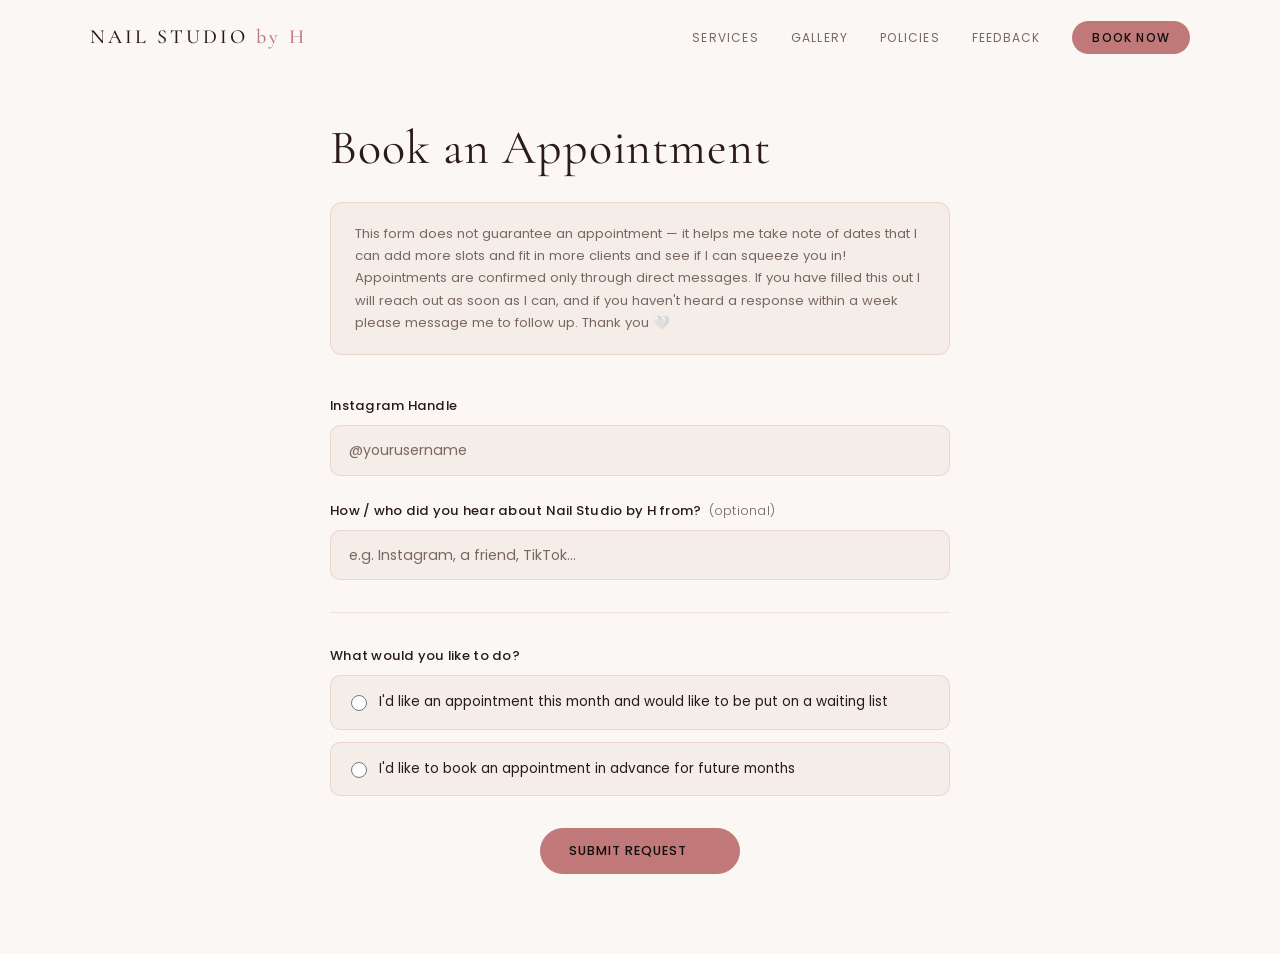
==== booking.html @ 56dc89af "Add booking.html form page and update Book Now links - Created booking.html with conditional booking" ====
<!DOCTYPE html>
<html lang="en">
<head>
  <meta charset="UTF-8" />
  <meta name="viewport" content="width=device-width, initial-scale=1.0" />
  <title>Book an Appointment — Nail Studio by H</title>
  <link rel="preconnect" href="https://fonts.googleapis.com" />
  <link rel="preconnect" href="https://fonts.gstatic.com" crossorigin />
  <link href="https://fonts.googleapis.com/css2?family=Cormorant+Garamond:ital,wght@0,300;0,400;0,500;0,600;1,300;1,400&family=Poppins:wght@300;400;500&display=swap" rel="stylesheet" />
  <link rel="stylesheet" href="styles.css" />
  <style>
    .booking-page {
      min-height: 100vh;
      background: var(--bg);
      padding: 120px 1.5rem 80px;
    }

    .booking-form-wrap {
      max-width: 620px;
      margin: 0 auto;
    }

    .booking-form-wrap .section-title {
      margin-bottom: 0.5rem;
    }

    .booking-notice {
      background: var(--surface);
      border: 1px solid var(--border);
      border-radius: var(--radius);
      padding: 1.25rem 1.5rem;
      font-size: 0.82rem;
      color: var(--text-muted);
      line-height: 1.7;
      margin: 1.5rem 0 2.5rem;
    }

    .form-group {
      display: flex;
      flex-direction: column;
      gap: 0.5rem;
      margin-bottom: 1.5rem;
    }

    .form-label {
      font-size: 0.82rem;
      font-weight: 500;
      color: var(--text);
      letter-spacing: 0.02em;
    }

    .form-label span {
      color: var(--text-muted);
      font-weight: 300;
      margin-left: 4px;
    }

    .form-input,
    .form-textarea {
      width: 100%;
      padding: 0.85rem 1.1rem;
      border: 1.5px solid var(--border);
      border-radius: 10px;
      background: var(--surface);
      color: var(--text);
      font-family: var(--font-body);
      font-size: 0.88rem;
      outline: none;
      transition: border-color 0.2s;
    }

    .form-input:focus,
    .form-textarea:focus {
      border-color: var(--rose);
    }

    .form-input::placeholder,
    .form-textarea::placeholder {
      color: var(--text-muted);
    }

    .form-textarea {
      resize: vertical;
      min-height: 100px;
    }

    .radio-group {
      display: flex;
      flex-direction: column;
      gap: 12px;
    }

    .radio-option {
      display: flex;
      align-items: flex-start;
      gap: 12px;
      padding: 1rem 1.25rem;
      border: 1.5px solid var(--border);
      border-radius: 10px;
      cursor: pointer;
      transition: border-color 0.2s, background 0.2s;
      background: var(--surface);
    }

    .radio-option:hover {
      border-color: var(--rose);
    }

    .radio-option input[type="radio"] {
      accent-color: var(--rose);
      margin-top: 3px;
      flex-shrink: 0;
      width: 16px;
      height: 16px;
      cursor: pointer;
    }

    .radio-option.selected {
      border-color: var(--rose);
      background: #fdf0f0;
    }

    .radio-label {
      font-size: 0.85rem;
      color: var(--text);
      line-height: 1.5;
      cursor: pointer;
    }

    .conditional-section {
      display: none;
      margin-top: 1.5rem;
      padding: 1.5rem;
      background: var(--surface);
      border: 1px solid var(--border);
      border-radius: var(--radius);
      animation: fadeIn 0.3s ease;
    }

    .conditional-section.visible {
      display: block;
    }

    @keyframes fadeIn {
      from { opacity: 0; transform: translateY(6px); }
      to   { opacity: 1; transform: translateY(0); }
    }

    .conditional-section .form-group:last-child {
      margin-bottom: 0;
    }

    .form-divider {
      border: none;
      border-top: 1px solid var(--border);
      margin: 2rem 0;
    }

    .submit-row {
      display: flex;
      justify-content: center;
      margin-top: 2rem;
    }

    .btn-submit {
      min-width: 200px;
    }

    .form-success {
      display: none;
      text-align: center;
      padding: 3rem 1.5rem;
    }

    .form-success.visible {
      display: block;
    }

    .form-success h2 {
      font-family: var(--font-head);
      font-size: 2rem;
      font-weight: 300;
      color: var(--text);
      margin-bottom: 1rem;
    }

    .form-success p {
      color: var(--text-muted);
      font-size: 0.88rem;
      line-height: 1.7;
      margin-bottom: 1.5rem;
    }

    @media (max-width: 600px) {
      .booking-page {
        padding: 100px 1rem 60px;
      }
    }
  </style>
</head>
<body>

  <nav class="navbar scrolled" id="navbar">
    <div class="nav-inner">
      <a href="index.html" class="nav-logo">NAIL STUDIO <span>by H</span></a>
      <button class="nav-toggle" id="navToggle" aria-label="Menu">
        <span></span><span></span><span></span>
      </button>
      <ul class="nav-links" id="navLinks">
        <li><a href="index.html#services">Services</a></li>
        <li><a href="index.html#gallery">Gallery</a></li>
        <li><a href="index.html#policies">Policies</a></li>
        <li><a href="index.html#feedback">Feedback</a></li>
        <li><a href="booking.html" class="nav-cta">Book Now</a></li>
      </ul>
    </div>
  </nav>

  <main class="booking-page">
    <div class="booking-form-wrap">

      <h1 class="section-title">Book an Appointment</h1>

      <div class="booking-notice">
        This form does not guarantee an appointment — it helps me take note of dates that I can add more slots and fit in more clients and see if I can squeeze you in! Appointments are confirmed only through direct messages. If you have filled this out I will reach out as soon as I can, and if you haven't heard a response within a week please message me to follow up. Thank you 🤍
      </div>

      <div id="bookingForm">

        <!-- Instagram handle -->
        <div class="form-group">
          <label class="form-label" for="handle">Instagram Handle</label>
          <input class="form-input" type="text" id="handle" placeholder="@yourusername" />
        </div>

        <!-- How did you hear -->
        <div class="form-group">
          <label class="form-label" for="referral">How / who did you hear about Nail Studio by H from? <span>(optional)</span></label>
          <input class="form-input" type="text" id="referral" placeholder="e.g. Instagram, a friend, TikTok..." />
        </div>

        <hr class="form-divider">

        <!-- Booking type -->
        <div class="form-group">
          <label class="form-label">What would you like to do?</label>
          <div class="radio-group">
            <label class="radio-option" id="label-now">
              <input type="radio" name="bookingType" value="now" id="opt-now" />
              <span class="radio-label">I'd like an appointment this month and would like to be put on a waiting list</span>
            </label>
            <label class="radio-option" id="label-later">
              <input type="radio" name="bookingType" value="later" id="opt-later" />
              <span class="radio-label">I'd like to book an appointment in advance for future months</span>
            </label>
          </div>
        </div>

        <!-- NOW questions -->
        <div class="conditional-section" id="section-now">
          <div class="form-group">
            <label class="form-label" for="dates-now">What dates / days of the week would you prefer?</label>
            <input class="form-input" type="text" id="dates-now" placeholder="e.g. Mon or Wed, anytime after 10am" />
          </div>
          <div class="form-group">
            <label class="form-label" for="deadline">Do you need them done before a specific date? <span>(optional)</span></label>
            <input class="form-input" type="text" id="deadline" placeholder="e.g. before 15 June" />
          </div>
        </div>

        <!-- LATER questions -->
        <div class="conditional-section" id="section-later">
          <div class="form-group">
            <label class="form-label" for="month-range">What month and date range would you like to book for? Include your preferred time slot.</label>
            <input class="form-input" type="text" id="month-range" placeholder="e.g. July, 10–15 July, afternoons preferred" />
          </div>
          <div class="form-group">
            <label class="form-label" for="reason">What is this appointment for? <span>(optional)</span></label>
            <input class="form-input" type="text" id="reason" placeholder="e.g. birthday nails, going overseas, baby shower..." />
          </div>
        </div>

        <div class="submit-row">
          <button class="btn btn-primary btn-submit" id="submitBtn">Submit Request</button>
        </div>

      </div>

      <!-- Success state -->
      <div class="form-success" id="successMsg">
        <h2>Thank you! 🤍</h2>
        <p>Your request has been received. I'll reach out via Instagram DM as soon as I can. If you haven't heard back within a week, please send me a message to follow up!</p>
        <a href="index.html" class="btn btn-outline">Back to home</a>
      </div>

    </div>
  </main>

  <iframe name="booking-iframe" style="display:none"></iframe>

  <script>
    const SCRIPT_URL = 'https://script.google.com/macros/s/AKfycbxeo5f42YEZUr9TX5hN7SOmmsmIC7KNBx9-nh3i3x3EFxiJtYfig8IZubJMxccthVLhGg/exec';

    // Navbar
    const navbar = document.getElementById('navbar');
    window.addEventListener('scroll', () => {
      navbar.classList.toggle('scrolled', window.scrollY > 30);
    }, { passive: true });

    // Mobile nav
    const navToggle = document.getElementById('navToggle');
    const navLinks  = document.getElementById('navLinks');
    navToggle.addEventListener('click', () => {
      const open = navLinks.classList.toggle('open');
      navToggle.setAttribute('aria-expanded', open);
    });

    // Radio conditional sections
    const radios = document.querySelectorAll('input[name="bookingType"]');
    const sectionNow   = document.getElementById('section-now');
    const sectionLater = document.getElementById('section-later');
    const labelNow     = document.getElementById('label-now');
    const labelLater   = document.getElementById('label-later');

    radios.forEach(radio => {
      radio.addEventListener('change', () => {
        sectionNow.classList.toggle('visible',   radio.value === 'now'   && radio.checked);
        sectionLater.classList.toggle('visible', radio.value === 'later' && radio.checked);
        labelNow.classList.toggle('selected',   document.getElementById('opt-now').checked);
        labelLater.classList.toggle('selected', document.getElementById('opt-later').checked);
      });
    });

    // Submit
    document.getElementById('submitBtn').addEventListener('click', () => {
      const handle = document.getElementById('handle').value.trim();
      const type   = document.querySelector('input[name="bookingType"]:checked');

      if (!handle) {
        document.getElementById('handle').style.borderColor = 'var(--rose)';
        document.getElementById('handle').focus();
        return;
      }
      document.getElementById('handle').style.borderColor = '';

      if (!type) {
        alert('Please select a booking option.');
        return;
      }

      const referral = document.getElementById('referral').value.trim();
      const params   = { handle, referral, type: type.value };

      if (type.value === 'now') {
        params.dates    = document.getElementById('dates-now').value.trim();
        params.deadline = document.getElementById('deadline').value.trim();
      } else {
        params.monthRange = document.getElementById('month-range').value.trim();
        params.reason     = document.getElementById('reason').value.trim();
      }

      const btn = document.getElementById('submitBtn');
      btn.textContent = 'Sending…';
      btn.style.pointerEvents = 'none';

      const iframe = document.createElement('iframe');
      iframe.name = 'booking-submit-frame';
      iframe.style.display = 'none';
      document.body.appendChild(iframe);

      const form = document.createElement('form');
      form.method = 'GET';
      form.action = SCRIPT_URL;
      form.target = 'booking-submit-frame';

      Object.entries(params).forEach(([k, v]) => {
        const input = document.createElement('input');
        input.type  = 'hidden';
        input.name  = k;
        input.value = v;
        form.appendChild(input);
      });

      document.body.appendChild(form);
      form.submit();

      setTimeout(() => {
        document.body.removeChild(form);
        document.body.removeChild(iframe);
        document.getElementById('bookingForm').style.display = 'none';
        document.getElementById('successMsg').classList.add('visible');
      }, 2000);
    });
  </script>

</body>
</html>
---- styles.css ----
/* ─── Reset & Base ─────────────────────────────────────────────────── */
*, *::before, *::after { box-sizing: border-box; margin: 0; padding: 0; }

:root {
  --bg:        #faf7f4;
  --surface:   #f5ede8;
  --surface2:  #ede0da;
  --gold:      #c07878;
  --gold-light:#d9a8a8;
  --blush:     #c4a48e;
  --text:      #2a1a18;
  --text-muted:#7a6860;
  --border:    rgba(192, 120, 120, 0.2);
  --radius:    12px;
  --font-head: 'Cormorant Garamond', Georgia, serif;
  --font-body: 'Poppins', sans-serif;
}

html { scroll-behavior: smooth; }

body {
  background: var(--bg);
  color: var(--text);
  font-family: var(--font-body);
  font-size: 15px;
  line-height: 1.7;
  overflow-x: hidden;
}

a { color: inherit; text-decoration: none; }
img { display: block; max-width: 100%; }

/* ─── Utilities ─────────────────────────────────────────────────────── */
.container {
  width: min(1100px, 92vw);
  margin-inline: auto;
}

.section {
  padding-block: clamp(64px, 10vw, 120px);
}

.section-title {
  font-family: var(--font-head);
  font-size: clamp(2rem, 4vw, 3rem);
  font-weight: 400;
  letter-spacing: 0.02em;
  line-height: 1.2;
  color: var(--text);
  margin-bottom: 0.5rem;
}

.section-title em {
  font-style: italic;
  color: var(--gold);
}

.section-title.center { text-align: center; }

.section-sub {
  color: var(--text-muted);
  font-size: 0.85rem;
  letter-spacing: 0.04em;
  margin-bottom: 3rem;
}
.section-sub.center { text-align: center; }

/* ─── Buttons ───────────────────────────────────────────────────────── */
.btn {
  display: inline-flex;
  align-items: center;
  gap: 8px;
  padding: 13px 28px;
  border-radius: 50px;
  font-family: var(--font-body);
  font-size: 0.8rem;
  font-weight: 500;
  letter-spacing: 0.08em;
  text-transform: uppercase;
  cursor: pointer;
  transition: all 0.3s ease;
}

.btn-primary {
  background: var(--gold);
  color: #0d0d0d;
  border: 1.5px solid var(--gold);
}
.btn-primary:hover {
  background: var(--gold-light);
  border-color: var(--gold-light);
  transform: translateY(-2px);
  box-shadow: 0 8px 24px rgba(201,168,108,0.3);
}

.btn-outline {
  background: transparent;
  color: var(--text);
  border: 1.5px solid var(--border);
}
.btn-outline:hover {
  border-color: var(--gold);
  color: var(--gold);
  transform: translateY(-2px);
}

/* ─── Navbar ────────────────────────────────────────────────────────── */
.navbar {
  position: fixed;
  top: 0; left: 0; right: 0;
  z-index: 100;
  padding: 20px 0;
  transition: background 0.4s ease, padding 0.3s ease, backdrop-filter 0.3s ease;
}

.navbar.scrolled {
  background: rgba(250, 247, 244, 0.92);
  backdrop-filter: blur(16px);
  padding: 14px 0;
  border-bottom: 1px solid var(--border);
}

.nav-inner {
  width: min(1100px, 92vw);
  margin-inline: auto;
  display: flex;
  align-items: center;
  justify-content: space-between;
  gap: 24px;
}

.nav-logo {
  font-family: var(--font-head);
  font-size: 1.25rem;
  font-weight: 500;
  letter-spacing: 0.15em;
  color: var(--text);
}
.nav-logo span { color: var(--gold); }

.nav-links {
  display: flex;
  align-items: center;
  gap: 32px;
  list-style: none;
}

.nav-links a {
  font-size: 0.75rem;
  font-weight: 400;
  letter-spacing: 0.1em;
  text-transform: uppercase;
  color: var(--text-muted);
  transition: color 0.2s;
}
.nav-links a:hover { color: var(--gold); }

.nav-cta {
  background: var(--gold) !important;
  color: #0d0d0d !important;
  padding: 8px 20px;
  border-radius: 50px;
  font-weight: 500 !important;
}
.nav-cta:hover { background: var(--gold-light) !important; }

.nav-toggle {
  display: none;
  flex-direction: column;
  gap: 5px;
  background: none;
  border: none;
  cursor: pointer;
  padding: 4px;
}
.nav-toggle span {
  display: block;
  width: 24px;
  height: 1.5px;
  background: var(--text);
  transition: all 0.3s;
}

/* ─── Hero ──────────────────────────────────────────────────────────── */
.hero {
  position: relative;
  min-height: 100svh;
  display: flex;
  align-items: center;
  justify-content: center;
  text-align: center;
  overflow: hidden;
  background: radial-gradient(ellipse 80% 60% at 50% 40%, #f0d5d5 0%, var(--bg) 70%);
}

.hero::before {
  content: '';
  position: absolute;
  inset: 0;
  background: url("data:image/svg+xml,%3Csvg xmlns='http://www.w3.org/2000/svg' width='400' height='400'%3E%3Cfilter id='n'%3E%3CfeTurbulence type='fractalNoise' baseFrequency='0.65' numOctaves='3' stitchTiles='stitch'/%3E%3C/filter%3E%3Crect width='400' height='400' filter='url(%23n)' opacity='0.04'/%3E%3C/svg%3E") repeat;
  opacity: 0.15;
  pointer-events: none;
}

.hero-content {
  position: relative;
  z-index: 2;
  max-width: 700px;
  padding: 120px 24px 60px;
}

.hero-eyebrow {
  font-size: 0.72rem;
  font-weight: 400;
  letter-spacing: 0.25em;
  text-transform: uppercase;
  color: var(--gold);
  margin-bottom: 1.5rem;
}

.hero-title {
  font-family: var(--font-head);
  font-size: clamp(3.5rem, 10vw, 7rem);
  font-weight: 300;
  line-height: 1.05;
  letter-spacing: -0.01em;
  color: var(--text);
  margin-bottom: 1.5rem;
}
.hero-title em {
  font-style: italic;
  color: var(--gold);
  display: block;
}

.hero-sub {
  font-size: 0.8rem;
  letter-spacing: 0.12em;
  color: var(--text-muted);
  margin-bottom: 2.5rem;
  text-transform: uppercase;
}

/* Sparkles */
.sparkles {
  position: absolute;
  inset: 0;
  pointer-events: none;
  z-index: 1;
}

.sparkle {
  position: absolute;
  width: 5px;
  height: 5px;
  background: var(--gold);
  border-radius: 50%;
  opacity: 0;
  animation: sparkle-float 6s infinite;
}

.sparkle:nth-child(1)  { top: 15%; left: 10%; animation-delay: 0s; }
.sparkle:nth-child(2)  { top: 25%; left: 85%; animation-delay: 0.8s; }
.sparkle:nth-child(3)  { top: 60%; left: 5%;  animation-delay: 1.6s; }
.sparkle:nth-child(4)  { top: 70%; left: 90%; animation-delay: 2.4s; }
.sparkle:nth-child(5)  { top: 40%; left: 20%; animation-delay: 3.2s; }
.sparkle:nth-child(6)  { top: 80%; left: 50%; animation-delay: 4.0s; }
.sparkle:nth-child(7)  { top: 10%; left: 60%; animation-delay: 1.2s; }
.sparkle:nth-child(8)  { top: 90%; left: 20%; animation-delay: 2.0s; }
.sparkle:nth-child(9)  { top: 50%; left: 75%; animation-delay: 2.8s; }
.sparkle:nth-child(10) { top: 35%; left: 45%; animation-delay: 3.6s; }
.sparkle:nth-child(11) { top: 65%; left: 35%; animation-delay: 4.4s; }
.sparkle:nth-child(12) { top: 20%; left: 30%; animation-delay: 5.2s; }
.sparkle:nth-child(13) { top: 55%; left: 55%; animation-delay: 0.4s; }
.sparkle:nth-child(14) { top: 85%; left: 70%; animation-delay: 1.0s; }
.sparkle:nth-child(15) { top: 30%; left: 65%; animation-delay: 1.8s; }
.sparkle:nth-child(16) { top: 75%; left: 15%; animation-delay: 2.6s; }
.sparkle:nth-child(17) { top: 45%; left: 40%; animation-delay: 3.4s; }
.sparkle:nth-child(18) { top: 5%;  left: 80%; animation-delay: 4.8s; }

@keyframes sparkle-float {
  0%   { opacity: 0; transform: translateY(0) scale(0.5); }
  20%  { opacity: 1; }
  80%  { opacity: 0.6; }
  100% { opacity: 0; transform: translateY(-60px) scale(1.5); }
}

/* Scroll hint */
.hero-scroll-hint {
  position: absolute;
  bottom: 32px;
  left: 50%;
  transform: translateX(-50%);
  z-index: 2;
}
.hero-scroll-hint span {
  display: block;
  width: 1px;
  height: 48px;
  background: linear-gradient(to bottom, transparent, var(--gold));
  margin: 0 auto;
  animation: scroll-line 2s ease-in-out infinite;
}
@keyframes scroll-line {
  0%   { transform: scaleY(0); transform-origin: top; opacity: 1; }
  50%  { transform: scaleY(1); transform-origin: top; opacity: 1; }
  51%  { transform: scaleY(1); transform-origin: bottom; }
  100% { transform: scaleY(0); transform-origin: bottom; opacity: 0; }
}

/* ─── About ─────────────────────────────────────────────────────────── */
.about {
  background: var(--surface);
}

.about-grid {
  display: grid;
  grid-template-columns: 1fr 1fr;
  gap: clamp(40px, 6vw, 80px);
  align-items: center;
}

.about-text h2 { margin-bottom: 1.2rem; }

.about-text p {
  color: var(--text-muted);
  margin-bottom: 1rem;
  max-width: 480px;
}

.about-photo {
  width: 100%;
  align-self: stretch;
}

.about-photo-placeholder {
  width: 100%;
  height: 100%;
  max-height: 320px;
  min-height: 200px;
  background: var(--surface2);
  border-radius: var(--radius);
  border: 1.5px dashed var(--border);
}

.about-photo img {
  width: 100%;
  height: 100%;
  object-fit: cover;
  object-position: top;
  border-radius: var(--radius);
  display: block;
}

@media (max-width: 700px) {
  .about-grid {
    grid-template-columns: 1fr;
  }
  .about-photo {
    order: -1;
  }
}

/* ─── Pricing ───────────────────────────────────────────────────────── */
.services { background: var(--bg); }

.pricing-grid {
  display: grid;
  grid-template-columns: repeat(auto-fit, minmax(280px, 1fr));
  gap: 20px;
  margin-bottom: 2rem;
}

.pricing-card {
  background: var(--surface);
  border: 1px solid var(--border);
  border-radius: var(--radius);
  padding: 32px 28px;
  transition: border-color 0.3s, transform 0.3s;
}
.pricing-card:hover {
  border-color: var(--gold);
  transform: translateY(-4px);
}

.pricing-note {
  text-align: center;
  font-size: 0.8rem;
  color: var(--text-muted);
  border-top: 1px solid var(--border);
  padding-top: 2rem;
}

.card-title {
  font-family: var(--font-head);
  font-size: 1.4rem;
  font-weight: 400;
  color: var(--gold);
  margin-bottom: 1.4rem;
  letter-spacing: 0.03em;
  display: flex;
  align-items: baseline;
  gap: 8px;
}

.card-note {
  font-family: var(--font-body);
  font-size: 0.65rem;
  letter-spacing: 0.06em;
  text-transform: uppercase;
  color: var(--text-muted);
  font-weight: 400;
}

.price-list {
  list-style: none;
  display: flex;
  flex-direction: column;
  gap: 16px;
}

.price-list li {
  display: flex;
  justify-content: space-between;
  align-items: flex-start;
  gap: 12px;
  padding-bottom: 16px;
  border-bottom: 1px solid rgba(42, 26, 24, 0.07);
}
.price-list li:last-child { border-bottom: none; padding-bottom: 0; }

.price-info {
  display: flex;
  flex-direction: column;
  gap: 2px;
}

.price-name {
  font-size: 0.85rem;
  font-weight: 400;
  color: var(--text);
}

.price-desc {
  font-size: 0.72rem;
  color: var(--text-muted);
}

.price-amount {
  font-family: var(--font-head);
  font-size: 1.05rem;
  color: var(--gold);
  white-space: nowrap;
  font-weight: 500;
  flex-shrink: 0;
}

.card-footer-note {
  margin-top: 1.2rem;
  font-size: 0.72rem;
  color: var(--text-muted);
  font-style: italic;
}


/* ─── Gallery ───────────────────────────────────────────────────────── */
.gallery { background: var(--surface); }

.gallery-grid {
  display: grid;
  grid-template-columns: repeat(4, 1fr);
  gap: 12px;
  margin-bottom: 2.5rem;
}

.gallery-tile {
  aspect-ratio: 1;
  border-radius: 10px;
  overflow: hidden;
  position: relative;
  display: block;
  transition: transform 0.4s ease;
  background: var(--surface-2);
}

.gallery-tile img {
  position: absolute;
  inset: 0;
  width: 100%;
  height: 100%;
  object-fit: cover;
  display: block;
}

.gallery-tile:hover { transform: scale(1.03); }
.gallery-tile:hover .tile-overlay { opacity: 1; }

.tile-overlay {
  position: absolute;
  inset: 0;
  background: rgba(250, 247, 244, 0.65);
  display: flex;
  align-items: center;
  justify-content: center;
  opacity: 0;
  transition: opacity 0.3s;
  color: var(--text);
}
.tile-overlay svg { width: 28px; height: 28px; }


.gallery-cta {
  display: flex;
  justify-content: center;
}

/* ─── Lightbox ──────────────────────────────────────────────────────── */
#lightbox {
  display: none;
  position: fixed;
  inset: 0;
  background: rgba(20, 10, 10, 0.92);
  z-index: 1000;
  align-items: center;
  justify-content: center;
  padding: 1.5rem;
}
#lightbox.active { display: flex; }

#lightbox-img {
  max-width: 100%;
  max-height: 90vh;
  border-radius: 12px;
  object-fit: contain;
  box-shadow: 0 8px 40px rgba(0,0,0,0.6);
}

#lightbox-close {
  position: fixed;
  top: 1.25rem;
  right: 1.5rem;
  background: none;
  border: none;
  color: #fff;
  font-size: 2.5rem;
  line-height: 1;
  cursor: pointer;
  opacity: 0.8;
  transition: opacity 0.2s;
}
#lightbox-close:hover { opacity: 1; }

/* ─── Booking ───────────────────────────────────────────────────────── */
.booking {
  background: var(--bg);
  position: relative;
  overflow: hidden;
}

.booking::before {
  content: '';
  position: absolute;
  top: -200px; right: -200px;
  width: 600px; height: 600px;
  border-radius: 50%;
  background: radial-gradient(circle, rgba(192, 120, 120, 0.1) 0%, transparent 70%);
  pointer-events: none;
}

.booking-inner {
  max-width: 640px;
}

.booking-text h2 { margin-bottom: 1.2rem; }

.booking-text > p {
  color: var(--text-muted);
  margin-bottom: 2rem;
}

.booking-steps {
  list-style: none;
  display: flex;
  flex-direction: column;
  gap: 16px;
  margin-bottom: 2.5rem;
}

.booking-steps li {
  display: flex;
  align-items: flex-start;
  gap: 16px;
  font-size: 0.85rem;
  color: var(--text-muted);
  line-height: 1.6;
}

.booking-steps li span {
  font-family: var(--font-head);
  font-size: 1.4rem;
  color: var(--gold);
  opacity: 0.6;
  flex-shrink: 0;
  line-height: 1.2;
}

.booking-btns {
  display: flex;
  flex-wrap: wrap;
  gap: 12px;
  margin-bottom: 1.5rem;
}

.booking-days {
  font-size: 0.75rem;
  letter-spacing: 0.06em;
  color: var(--text-muted);
  text-transform: uppercase;
}
.booking-days strong { color: var(--gold); }

/* ─── Policies ──────────────────────────────────────────────────────── */
.policies { background: var(--surface); }

/* ─── Feedback ──────────────────────────────────────────────────────── */
.feedback { background: var(--bg); }

.feedback-form {
  max-width: 600px;
  margin: 0 auto;
  display: flex;
  flex-direction: column;
  gap: 1.25rem;
}

.feedback-input {
  width: 100%;
  padding: 0.85rem 1.2rem;
  border: 1.5px solid var(--border);
  border-radius: 12px;
  background: var(--surface);
  color: var(--text);
  font-family: var(--font-body);
  font-size: 0.9rem;
  transition: border-color 0.2s;
  outline: none;
}

.feedback-input:focus {
  border-color: var(--rose);
}

.feedback-input::placeholder {
  color: var(--text-muted);
}

.feedback-textarea {
  width: 100%;
  padding: 1rem 1.2rem;
  border: 1.5px solid var(--border);
  border-radius: 12px;
  background: var(--surface);
  color: var(--text);
  font-family: var(--font-body);
  font-size: 0.9rem;
  resize: vertical;
  transition: border-color 0.2s;
  outline: none;
}

.feedback-textarea:focus {
  border-color: var(--rose);
}

.feedback-textarea::placeholder {
  color: var(--text-muted);
}

.feedback-submit {
  align-self: center;
}

.accordion {
  max-width: 700px;
  margin-inline: auto;
  margin-top: 1rem;
  display: flex;
  flex-direction: column;
  gap: 10px;
}

.accordion-item {
  border: 1px solid var(--border);
  border-radius: var(--radius);
  overflow: hidden;
  background: var(--surface2);
}

.accordion-trigger {
  width: 100%;
  display: flex;
  justify-content: space-between;
  align-items: center;
  padding: 18px 22px;
  background: none;
  border: none;
  cursor: pointer;
  color: var(--text);
  font-family: var(--font-head);
  font-size: 1.15rem;
  font-weight: 400;
  letter-spacing: 0.02em;
  text-align: left;
  transition: color 0.2s;
}
.accordion-trigger:hover { color: var(--rose); }
.accordion-trigger[aria-expanded="true"] { color: var(--rose); }

.accordion-icon {
  width: 18px; height: 18px;
  flex-shrink: 0;
  transition: transform 0.3s ease;
  color: var(--text-muted);
}
.accordion-trigger[aria-expanded="true"] .accordion-icon {
  transform: rotate(180deg);
  color: var(--rose);
}

.accordion-body {
  max-height: 0;
  overflow: hidden;
  transition: max-height 0.5s cubic-bezier(0.4, 0, 0.2, 1);
}
.accordion-body.open {
  max-height: 600px;
}

.accordion-body ul {
  list-style: none;
  padding: 0 22px 22px;
  display: flex;
  flex-direction: column;
  gap: 10px;
}

.accordion-body li {
  font-size: 0.82rem;
  color: var(--text-muted);
  padding-left: 16px;
  position: relative;
  line-height: 1.65;
}
.accordion-body li::before {
  content: '–';
  position: absolute;
  left: 0;
  color: var(--rose);
}
.accordion-body li strong { color: var(--text); }

/* ─── Footer ────────────────────────────────────────────────────────── */
.footer {
  background: var(--bg);
  border-top: 1px solid var(--border);
  padding-block: 48px;
}

.footer-inner {
  display: flex;
  flex-direction: column;
  align-items: center;
  gap: 20px;
  text-align: center;
}

.footer-logo p {
  font-size: 0.72rem;
  color: var(--text-muted);
  letter-spacing: 0.06em;
  margin-top: 4px;
}

.footer-links a {
  display: inline-flex;
  align-items: center;
  gap: 8px;
  font-size: 0.78rem;
  letter-spacing: 0.08em;
  color: var(--text-muted);
  transition: color 0.2s;
}
.footer-links a:hover { color: var(--gold); }

.footer-copy {
  font-size: 0.7rem;
  color: var(--text-muted);
  opacity: 0.6;
  letter-spacing: 0.05em;
}

/* ─── Responsive ────────────────────────────────────────────────────── */
@media (max-width: 768px) {
  .nav-links {
    display: none;
    position: absolute;
    top: 100%;
    left: 0; right: 0;
    background: rgba(250, 247, 244, 0.98);
    backdrop-filter: blur(20px);
    flex-direction: column;
    align-items: center;
    gap: 24px;
    padding: 32px 0;
    border-bottom: 1px solid var(--border);
  }
  .nav-links.open { display: flex; }
  .nav-toggle { display: flex; }

  .about-text p { max-width: 100%; }

  .gallery-grid {
    grid-template-columns: repeat(2, 1fr);
  }

  .booking-inner { max-width: 100%; }
}

@media (max-width: 480px) {
  .gallery-grid {
    grid-template-columns: repeat(2, 1fr);
    gap: 8px;
  }

  .pricing-grid {
    grid-template-columns: 1fr;
  }
}

/* ─── Scroll fade-in animations ──────────────────────────────────────── */
.fade-in {
  opacity: 0;
  transform: translateY(28px);
  transition: opacity 0.7s ease, transform 0.7s ease;
}
.fade-in.visible {
  opacity: 1;
  transform: translateY(0);
}
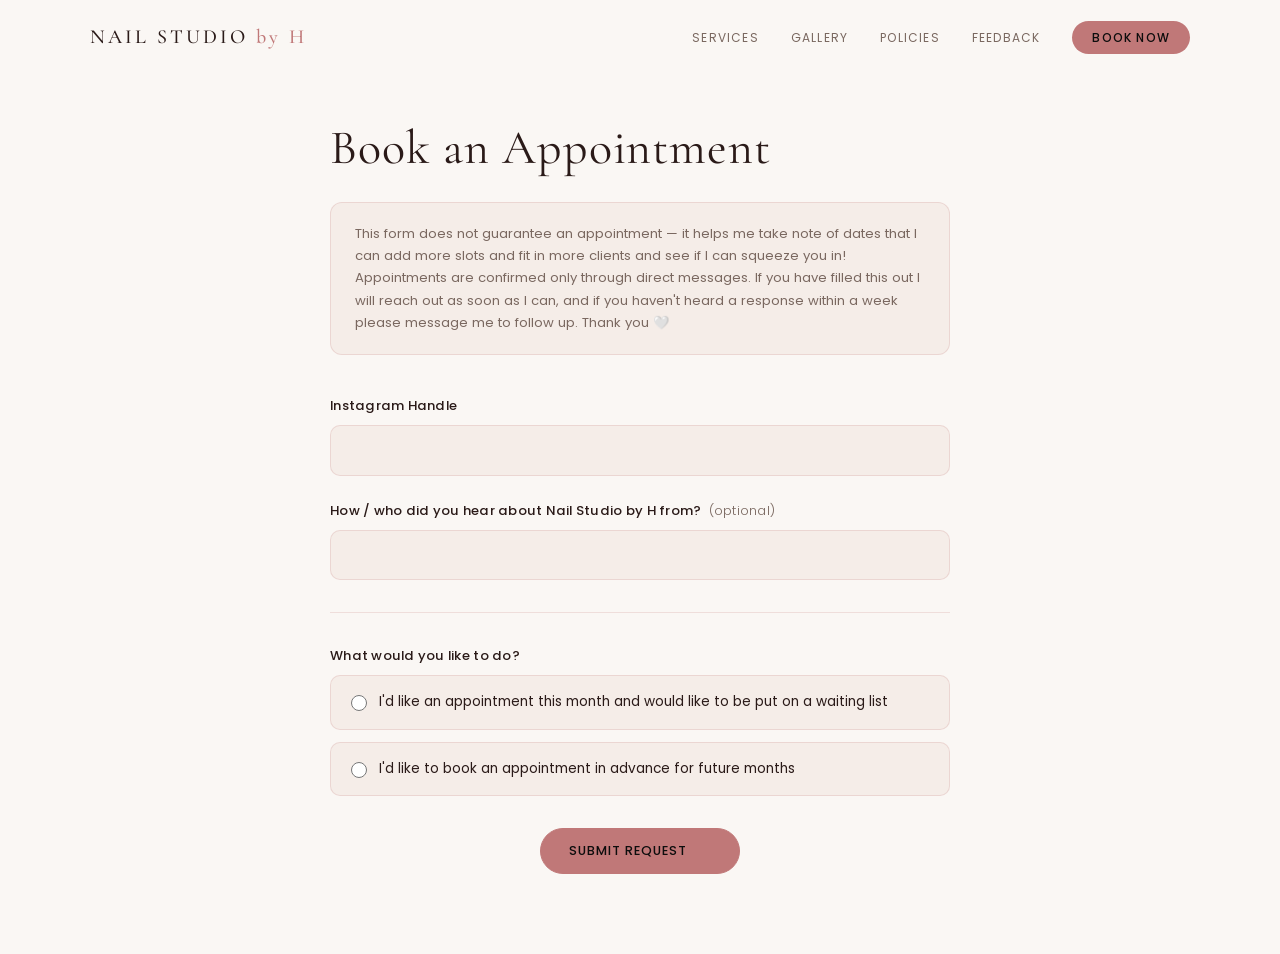
==== commit e3c015a6: "Remove placeholder text from all booking form inputs https://claude.ai/code/session_01DdduiBsSEaxNYm" ====
--- a/booking.html
+++ b/booking.html
@@ -230,13 +230,13 @@
         <!-- Instagram handle -->
         <div class="form-group">
           <label class="form-label" for="handle">Instagram Handle</label>
-          <input class="form-input" type="text" id="handle" placeholder="@yourusername" />
+          <input class="form-input" type="text" id="handle" />
         </div>
 
         <!-- How did you hear -->
         <div class="form-group">
           <label class="form-label" for="referral">How / who did you hear about Nail Studio by H from? <span>(optional)</span></label>
-          <input class="form-input" type="text" id="referral" placeholder="e.g. Instagram, a friend, TikTok..." />
+          <input class="form-input" type="text" id="referral" />
         </div>
 
         <hr class="form-divider">
@@ -260,11 +260,11 @@
         <div class="conditional-section" id="section-now">
           <div class="form-group">
             <label class="form-label" for="dates-now">What dates / days of the week would you prefer?</label>
-            <input class="form-input" type="text" id="dates-now" placeholder="e.g. Mon or Wed, anytime after 10am" />
+            <input class="form-input" type="text" id="dates-now" />
           </div>
           <div class="form-group">
             <label class="form-label" for="deadline">Do you need them done before a specific date? <span>(optional)</span></label>
-            <input class="form-input" type="text" id="deadline" placeholder="e.g. before 15 June" />
+            <input class="form-input" type="text" id="deadline" />
           </div>
         </div>
 
@@ -272,11 +272,11 @@
         <div class="conditional-section" id="section-later">
           <div class="form-group">
             <label class="form-label" for="month-range">What month and date range would you like to book for? Include your preferred time slot.</label>
-            <input class="form-input" type="text" id="month-range" placeholder="e.g. July, 10–15 July, afternoons preferred" />
+            <input class="form-input" type="text" id="month-range" />
           </div>
           <div class="form-group">
             <label class="form-label" for="reason">What is this appointment for? <span>(optional)</span></label>
-            <input class="form-input" type="text" id="reason" placeholder="e.g. birthday nails, going overseas, baby shower..." />
+            <input class="form-input" type="text" id="reason" />
           </div>
         </div>
 
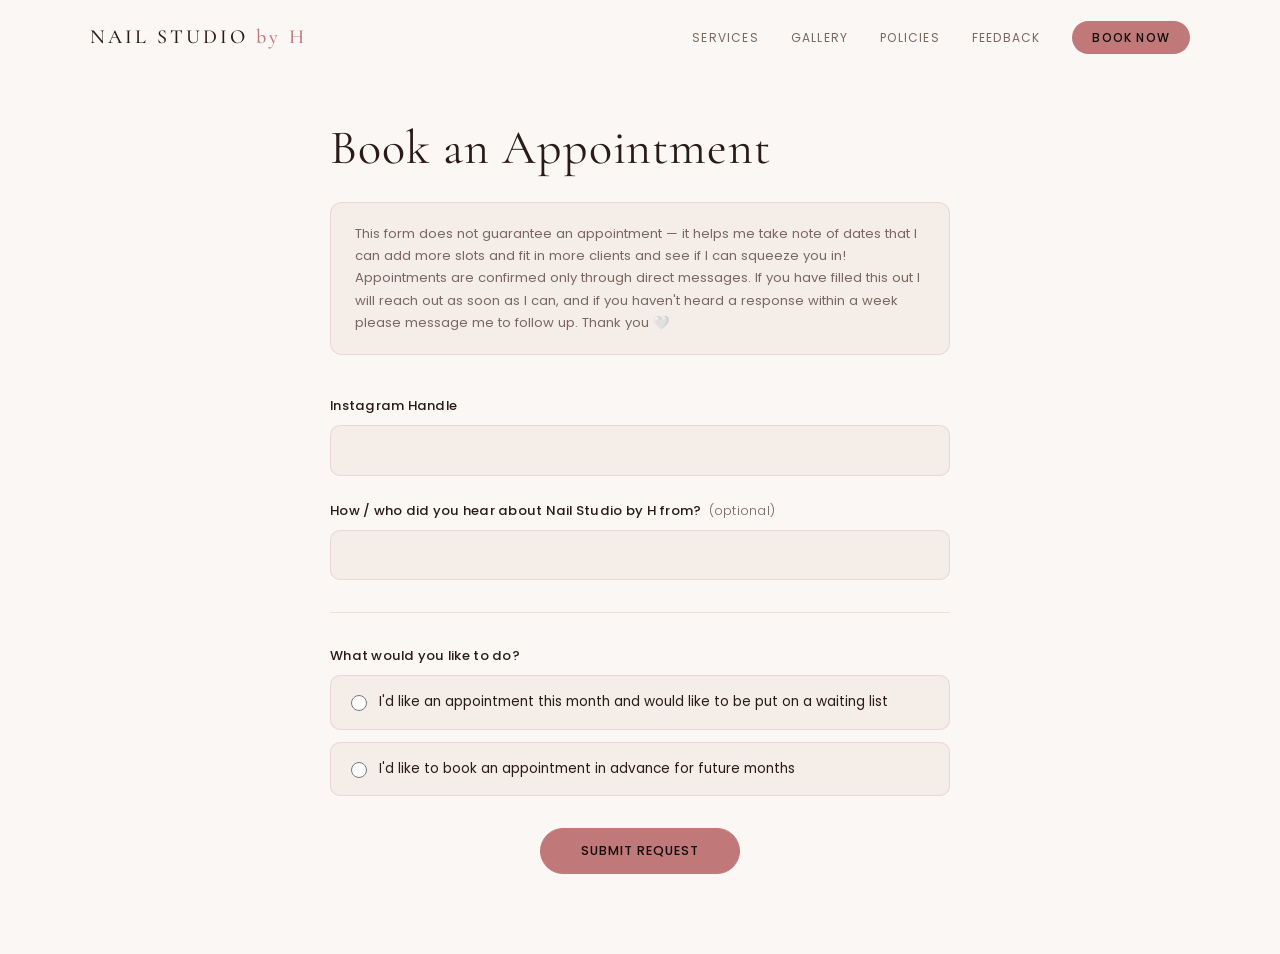
==== commit f8d75787: "Fix --rose variable, gallery text, font-display swap, DM link, form error handling, mobile menu focu" ====
--- a/booking.html
+++ b/booking.html
@@ -6,7 +6,7 @@
   <title>Book an Appointment — Nail Studio by H</title>
   <link rel="preconnect" href="https://fonts.googleapis.com" />
   <link rel="preconnect" href="https://fonts.gstatic.com" crossorigin />
-  <link href="https://fonts.googleapis.com/css2?family=Cormorant+Garamond:ital,wght@0,300;0,400;0,500;0,600;1,300;1,400&family=Poppins:wght@300;400;500&display=swap" rel="stylesheet" />
+  <link href="https://fonts.googleapis.com/css2?family=Cormorant+Garamond:ital,wght@0,300;0,400;0,500;0,600;1,300;1,400&family=Poppins:wght@300;400;500&display=swap&font-display=swap" rel="stylesheet" />
   <link rel="stylesheet" href="styles.css" />
   <style>
     .booking-page {
@@ -81,7 +81,7 @@
 
     .form-textarea {
       resize: vertical;
-      min-height: 100px;
+      min-height: 60px;
     }
 
     .radio-group {
@@ -260,11 +260,11 @@
         <div class="conditional-section" id="section-now">
           <div class="form-group">
             <label class="form-label" for="dates-now">What dates / days of the week would you prefer?</label>
-            <input class="form-input" type="text" id="dates-now" />
+            <textarea class="form-input form-textarea" id="dates-now" rows="2"></textarea>
           </div>
           <div class="form-group">
             <label class="form-label" for="deadline">Do you need them done before a specific date? <span>(optional)</span></label>
-            <input class="form-input" type="text" id="deadline" />
+            <textarea class="form-input form-textarea" id="deadline" rows="2"></textarea>
           </div>
         </div>
 
@@ -272,11 +272,11 @@
         <div class="conditional-section" id="section-later">
           <div class="form-group">
             <label class="form-label" for="month-range">What month and date range would you like to book for? Include your preferred time slot.</label>
-            <input class="form-input" type="text" id="month-range" />
+            <textarea class="form-input form-textarea" id="month-range" rows="2"></textarea>
           </div>
           <div class="form-group">
             <label class="form-label" for="reason">What is this appointment for? <span>(optional)</span></label>
-            <input class="form-input" type="text" id="reason" />
+            <textarea class="form-input form-textarea" id="reason" rows="2"></textarea>
           </div>
         </div>
 
@@ -382,14 +382,25 @@
       });
 
       document.body.appendChild(form);
+
+      let submitted = false;
+      iframe.addEventListener('load', () => { submitted = true; });
+
       form.submit();
 
       setTimeout(() => {
-        document.body.removeChild(form);
-        document.body.removeChild(iframe);
-        document.getElementById('bookingForm').style.display = 'none';
-        document.getElementById('successMsg').classList.add('visible');
-      }, 2000);
+        if (document.body.contains(form)) document.body.removeChild(form);
+        if (document.body.contains(iframe)) document.body.removeChild(iframe);
+        if (submitted) {
+          document.getElementById('bookingForm').style.display = 'none';
+          document.querySelector('.section-title').style.display = 'none';
+          document.querySelector('.booking-notice').style.display = 'none';
+          document.getElementById('successMsg').classList.add('visible');
+        } else {
+          btn.textContent = 'Something went wrong — please try again';
+          btn.style.pointerEvents = '';
+        }
+      }, 5000);
     });
   </script>
 
--- a/styles.css
+++ b/styles.css
@@ -8,6 +8,7 @@
   --gold:      #c07878;
   --gold-light:#d9a8a8;
   --blush:     #c4a48e;
+  --rose:      #c07878;
   --text:      #2a1a18;
   --text-muted:#7a6860;
   --border:    rgba(192, 120, 120, 0.2);
@@ -69,6 +70,7 @@
 .btn {
   display: inline-flex;
   align-items: center;
+  justify-content: center;
   gap: 8px;
   padding: 13px 28px;
   border-radius: 50px;
@@ -220,13 +222,20 @@
 
 .hero-title {
   font-family: var(--font-head);
-  font-size: clamp(3.5rem, 10vw, 7rem);
+  font-size: clamp(3.5rem, 6vw, 7rem);
   font-weight: 300;
   line-height: 1.05;
   letter-spacing: -0.01em;
   color: var(--text);
   margin-bottom: 1.5rem;
 }
+.title-br { display: block; }
+@media (min-width: 860px) {
+  .title-br { display: inline; }
+  .hero-content { max-width: 1000px; }
+  .hero-title em { font-size: 0.65em; }
+}
+
 .hero-title em {
   font-style: italic;
   color: var(--gold);
@@ -239,6 +248,11 @@
   color: var(--text-muted);
   margin-bottom: 2.5rem;
   text-transform: uppercase;
+}
+
+@media (max-width: 600px) {
+  .hero-eyebrow { font-size: 0.55rem; }
+  .hero-sub { font-size: 0.6rem; letter-spacing: 0.08em; }
 }
 
 /* Sparkles */
@@ -730,7 +744,7 @@
 .accordion-body {
   max-height: 0;
   overflow: hidden;
-  transition: max-height 0.5s cubic-bezier(0.4, 0, 0.2, 1);
+  transition: max-height 0.35s ease;
 }
 .accordion-body.open {
   max-height: 600px;
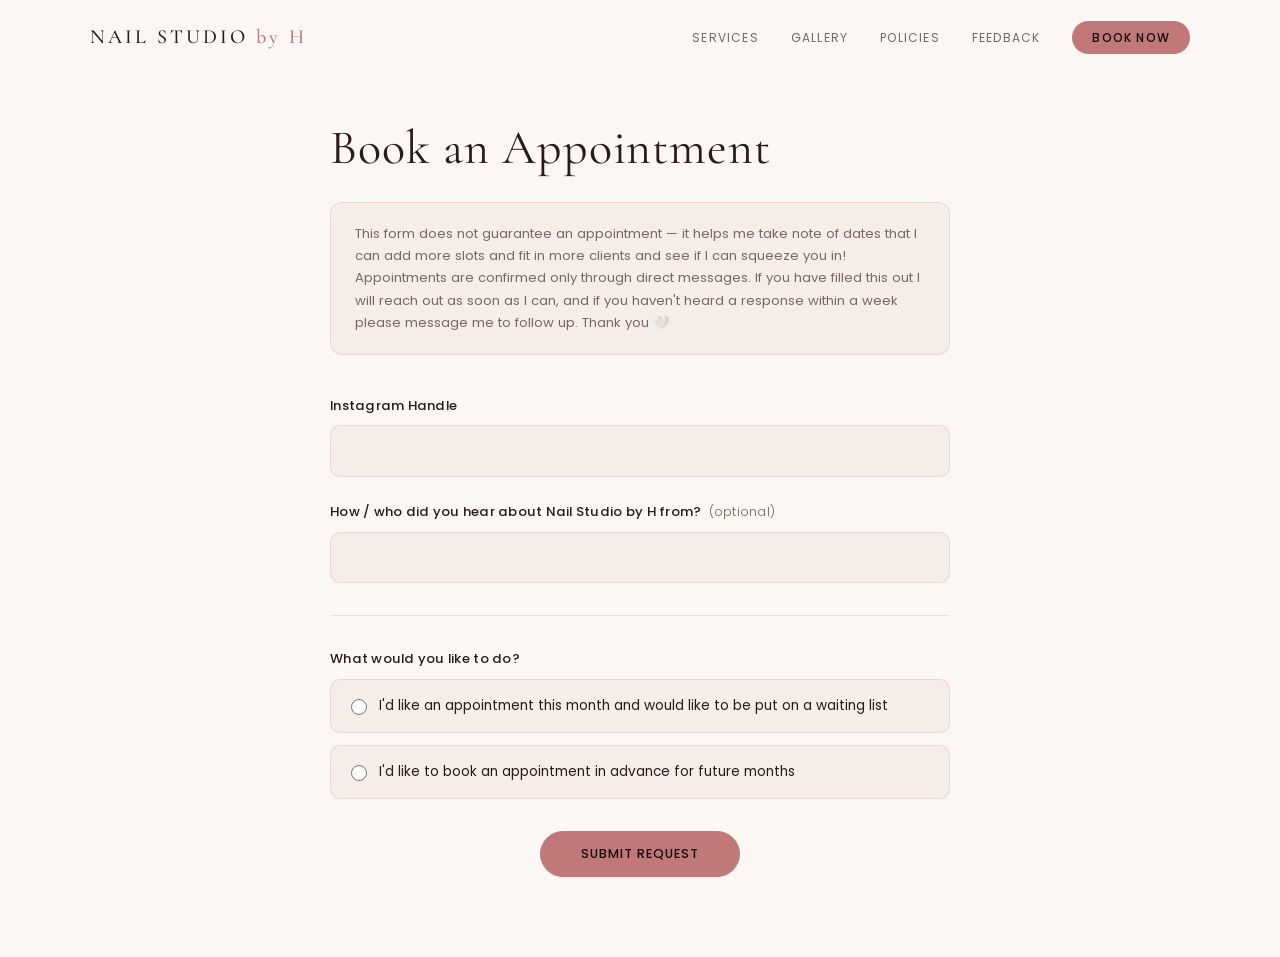
==== commit fc944636: "Mobile optimisation: touch targets, hero padding, nav and button font sizes https://claude.ai/code/s" ====
--- a/booking.html
+++ b/booking.html
@@ -58,7 +58,8 @@
     .form-input,
     .form-textarea {
       width: 100%;
-      padding: 0.85rem 1.1rem;
+      padding: 0.9rem 1.1rem;
+      min-height: 44px;
       border: 1.5px solid var(--border);
       border-radius: 10px;
       background: var(--surface);
--- a/styles.css
+++ b/styles.css
@@ -350,11 +350,10 @@
 .about-photo-placeholder {
   width: 100%;
   height: 100%;
-  max-height: 320px;
-  min-height: 200px;
-  background: var(--surface2);
+  max-height: 420px;
+  min-height: 280px;
   border-radius: var(--radius);
-  border: 1.5px dashed var(--border);
+  overflow: hidden;
 }
 
 .about-photo img {
@@ -383,6 +382,7 @@
   grid-template-columns: repeat(auto-fit, minmax(280px, 1fr));
   gap: 20px;
   margin-bottom: 2rem;
+  padding: 12px;
 }
 
 .pricing-card {
@@ -390,11 +390,11 @@
   border: 1px solid var(--border);
   border-radius: var(--radius);
   padding: 32px 28px;
-  transition: border-color 0.3s, transform 0.3s;
+  transition: border-color 0.3s, transform 0.3s, box-shadow 0.3s;
 }
 .pricing-card:hover {
   border-color: var(--gold);
-  transform: translateY(-4px);
+  transform: translateY(-8px) scale(1.08);
 }
 
 .pricing-note {
@@ -849,6 +849,19 @@
   .pricing-grid {
     grid-template-columns: 1fr;
   }
+
+  .hero-content {
+    padding-top: 80px;
+  }
+
+  .btn {
+    padding: 15px 28px;
+    font-size: 0.85rem;
+  }
+
+  .nav-links a {
+    font-size: 0.85rem;
+  }
 }
 
 /* ─── Scroll fade-in animations ──────────────────────────────────────── */
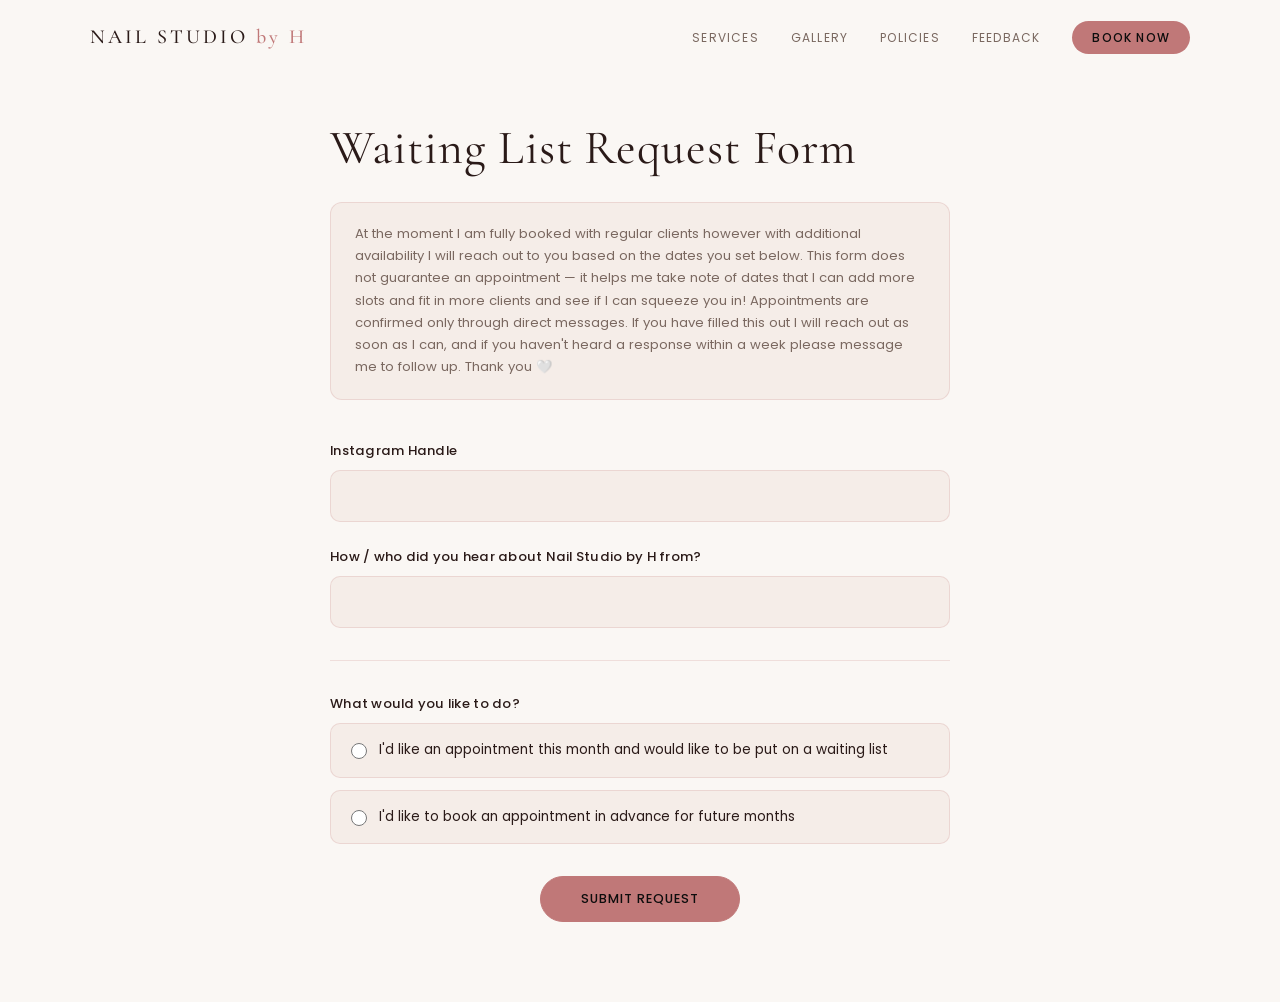
==== commit abd3230a: "Update booking form title, notice text, make referral field required https://claude.ai/code/session_" ====
--- a/booking.html
+++ b/booking.html
@@ -196,6 +196,7 @@
       .booking-page {
         padding: 100px 1rem 60px;
       }
+      .form-input, .form-textarea { font-size: 16px; }
     }
   </style>
 </head>
@@ -220,10 +221,10 @@
   <main class="booking-page">
     <div class="booking-form-wrap">
 
-      <h1 class="section-title">Book an Appointment</h1>
+      <h1 class="section-title">Waiting List Request Form</h1>
 
       <div class="booking-notice">
-        This form does not guarantee an appointment — it helps me take note of dates that I can add more slots and fit in more clients and see if I can squeeze you in! Appointments are confirmed only through direct messages. If you have filled this out I will reach out as soon as I can, and if you haven't heard a response within a week please message me to follow up. Thank you 🤍
+        At the moment I am fully booked with regular clients however with additional availability I will reach out to you based on the dates you set below. This form does not guarantee an appointment — it helps me take note of dates that I can add more slots and fit in more clients and see if I can squeeze you in! Appointments are confirmed only through direct messages. If you have filled this out I will reach out as soon as I can, and if you haven't heard a response within a week please message me to follow up. Thank you 🤍
       </div>
 
       <div id="bookingForm">
@@ -236,7 +237,7 @@
 
         <!-- How did you hear -->
         <div class="form-group">
-          <label class="form-label" for="referral">How / who did you hear about Nail Studio by H from? <span>(optional)</span></label>
+          <label class="form-label" for="referral">How / who did you hear about Nail Studio by H from?</label>
           <input class="form-input" type="text" id="referral" />
         </div>
 
@@ -337,6 +338,8 @@
       const handle = document.getElementById('handle').value.trim();
       const type   = document.querySelector('input[name="bookingType"]:checked');
 
+      const referral = document.getElementById('referral').value.trim();
+
       if (!handle) {
         document.getElementById('handle').style.borderColor = 'var(--rose)';
         document.getElementById('handle').focus();
@@ -344,13 +347,19 @@
       }
       document.getElementById('handle').style.borderColor = '';
 
+      if (!referral) {
+        document.getElementById('referral').style.borderColor = 'var(--rose)';
+        document.getElementById('referral').focus();
+        return;
+      }
+      document.getElementById('referral').style.borderColor = '';
+
       if (!type) {
         alert('Please select a booking option.');
         return;
       }
 
-      const referral = document.getElementById('referral').value.trim();
-      const params   = { handle, referral, type: type.value };
+      const params = { handle, referral, type: type.value };
 
       if (type.value === 'now') {
         params.dates    = document.getElementById('dates-now').value.trim();
--- a/styles.css
+++ b/styles.css
@@ -841,6 +841,9 @@
 }
 
 @media (max-width: 480px) {
+  input, textarea, select { font-size: 16px; }
+  .feedback-input, .feedback-textarea { font-size: 16px; }
+
   .gallery-grid {
     grid-template-columns: repeat(2, 1fr);
     gap: 8px;
